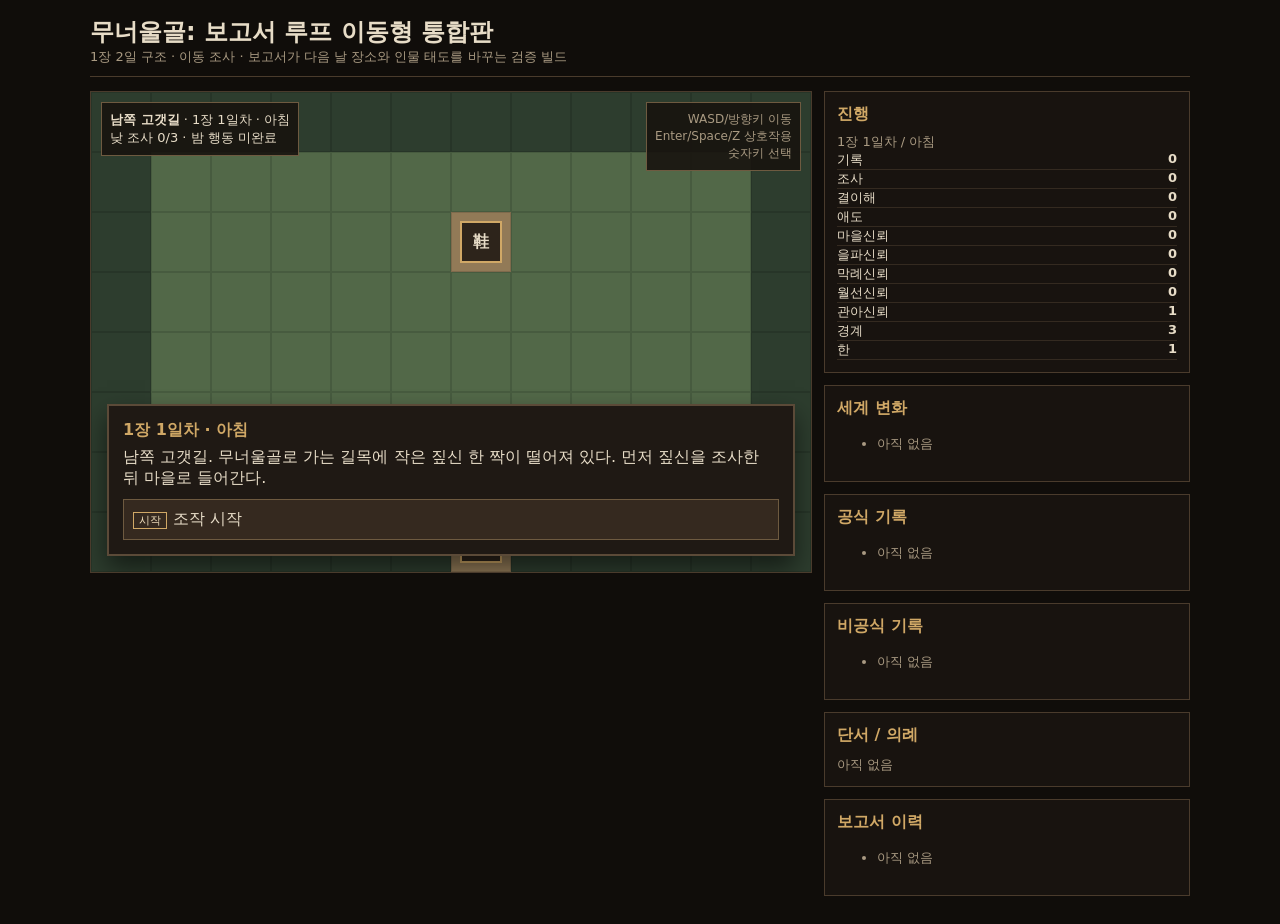
==== index-v3.html @ 194c5dc1 "feat: 보고서 루프 이동형 통합판 추가" ====
<!doctype html><html lang="ko"><head><meta charset="utf-8"><meta name="viewport" content="width=device-width,initial-scale=1"><title>무너울골 이동형 보고서 루프</title><style>body{margin:0;background:#100d0a;color:#e7dcc7;font-family:system-ui,sans-serif}.wrap{max-width:1100px;margin:auto;padding:16px;display:grid;grid-template-columns:720px 1fr;gap:14px}header{grid-column:1/-1;border-bottom:1px solid #4a3b2c;padding-bottom:10px}h1{margin:0;font-size:24px}.sub,.small{color:#a99a82;font-size:13px}.game{position:relative;width:720px;height:480px;background:#21170f;border:1px solid #4a3b2c;overflow:hidden}.grid{position:absolute;inset:0;display:grid;grid-template-columns:repeat(12,60px);grid-template-rows:repeat(8,60px)}.tile{border:1px solid rgba(0,0,0,.13)}.g{background:#526848}.p{background:#927a57}.h{background:#2d3d2e}.w{background:#455f68}.b{background:#6f5840}.o{background:#694737}.n{filter:brightness(.55)}.loc{position:absolute;width:38px;height:38px;transform:translate(-50%,-50%);display:grid;place-items:center;background:#2d241b;border:2px solid #d0a866;z-index:2;font-weight:800}.near{outline:3px solid #f0d08c}.pc{position:absolute;width:24px;height:32px;transform:translate(-50%,-70%);background:#26374b;border:2px solid #111;z-index:3;border-radius:8px}.pc:before{content:"";position:absolute;left:4px;top:-10px;width:13px;height:13px;border:2px solid #111;border-radius:50%;background:#d7ae82}.hud{position:absolute;left:10px;top:10px;background:rgba(24,19,15,.9);border:1px solid #6e5a40;padding:8px;font-size:13px;z-index:4}.hint{position:absolute;right:10px;top:10px;background:rgba(24,19,15,.9);border:1px solid #6e5a40;padding:8px;font-size:12px;color:#a99a82;text-align:right;z-index:4}.box{display:none;position:absolute;left:16px;right:16px;bottom:16px;background:#1f1914;border:2px solid #5b4a38;padding:14px;z-index:10;box-shadow:0 12px 24px #0008}.report{top:16px;overflow:auto}.speaker{color:#d0a866;font-weight:800;margin-bottom:6px}.text{white-space:pre-wrap;margin-bottom:10px}.opts{display:grid;gap:7px}button{font:inherit;color:#e7dcc7;background:#35291f;border:1px solid #6e5a40;padding:9px;text-align:left;cursor:pointer}button:hover{background:#493728}.tag{font-size:11px;border:1px solid #d0a866;color:#f0dfbd;padding:1px 5px;margin-right:6px}.card{background:#18130f;border:1px solid #4a3b2c;padding:12px;margin-bottom:12px}.card h2{font-size:16px;color:#d0a866;margin:0 0 8px}.meter{display:flex;justify-content:space-between;border-bottom:1px solid #342a20;font-size:13px}.pill{display:inline-block;border:1px solid #4a3b2c;padding:2px 6px;margin:2px;font-size:12px;color:#cfbf9d}li{font-size:13px;margin:3px 0}@media(max-width:960px){.wrap{grid-template-columns:1fr}.game{width:100%;max-width:720px}}</style></head><body><div class="wrap"><header><h1>무너울골: 보고서 루프 이동형 통합판</h1><div class="sub">1장 2일 구조 · 이동 조사 · 보고서가 다음 날 장소와 인물 태도를 바꾸는 검증 빌드</div></header><main class="game" id="game"><div class="grid" id="grid"></div><div class="hud" id="hud"></div><div class="hint">WASD/방향키 이동<br>Enter/Space/Z 상호작용<br>숫자키 선택</div><div class="pc" id="pc"></div><div class="box" id="dlg"><div class="speaker" id="sp"></div><div class="text" id="tx"></div><div class="opts" id="op"></div></div><div class="box report" id="rp"><div class="speaker" id="rt"></div><div class="text" id="rx"></div><div class="opts" id="ro"></div></div></main><aside><div class="card"><h2>진행</h2><div id="ph" class="small"></div><div id="mt"></div></div><div class="card"><h2>세계 변화</h2><ul id="wo"></ul></div><div class="card"><h2>공식 기록</h2><ul id="fo"></ul></div><div class="card"><h2>비공식 기록</h2><ul id="un"></ul></div><div class="card"><h2>단서 / 의례</h2><div id="cl"></div></div><div class="card"><h2>보고서 이력</h2><ul id="hi"></ul></div></aside></div><script>(()=>{'use strict';const $=id=>document.getElementById(id),S={day:1,part:'아침',map:'pass',x:6,y:6,route:null,act:0,max:3,night:false,lock:false,seen:new Set(),st:{기록:0,조사:0,결이해:0,애도:0,마을신뢰:0,을파신뢰:0,막례신뢰:0,월선신뢰:0,관아신뢰:1,경계:3,한:1},off:[],un:[],cl:[],ri:[],wo:[],hi:[]},D={game:$('game'),grid:$('grid'),pc:$('pc'),hud:$('hud'),dlg:$('dlg'),sp:$('sp'),tx:$('tx'),op:$('op'),rp:$('rp'),rt:$('rt'),rx:$('rx'),ro:$('ro'),ph:$('ph'),mt:$('mt'),wo:$('wo'),fo:$('fo'),un:$('un'),cl:$('cl'),hi:$('hi')};const maps={pass:['hhhhhhhhhhhh','hggggggggggh','hgggggpggggh','hggggggggggh','hggggggggggh','hggggggggggh','hgggggpggggh','hhhhhhphhhhh'],village:['hhhhhhhhhhhh','hggggggggggh','hggbggwggggh','hggggggggggh','hggbggggbggh','hggggggggggh','hgggggoggggh','hhhhhhphhhhh'],north:['hhhhhhhhhhhh','hggggrgggggh','hggggggggggh','hggbgggwgggh','hggggggggggh','hgggggpggggh','hggggggggggh','hhhhhhphhhhh']},cls={g:'g',p:'p',h:'h',w:'w',b:'b',o:'o',r:'b'};const locs={pass:[['shoe','짚신','鞋',6,2,['아침']],['toVillage','무너울골','↑',6,7,['아침','낮']]],village:[['office','관아','文',6,6,['낮','보고','밤','종료']],['chief','촌장집','長',3,4,['낮']],['well','우물','井',6,2,['낮','밤']],['shaman','무당집','祭',3,2,['낮','밤']],['mill','방앗간','水',8,4,['낮','밤']],['toPass','고갯길','↓',6,7,['낮','밤']],['toNorth','북쪽 산길','↑',6,0,['낮','밤']]],north:[['toVillage','마을','↓',6,7,['낮','밤']],['valley','물소리 골짜기','水',7,3,['낮','밤']],['lumber','벌목터','木',3,3,['낮']],['shrineNight','밤 산제단','祭',5,1,['밤']],['hunterTrap','사량의 덫','罠',5,1,['밤']],['wolseonPath','월선의 산길','母',7,3,['밤']],['ledgerHide','장부 은닉처','書',3,3,['밤']]]};const reports={tiger:['범의 습격 가능성이 높다','범','1일차 보고: 범 습격 가능성',['사냥꾼 사량 등장','마을이 일시적으로 안심','막례 신뢰 감소'],{마을신뢰:1,막례신뢰:-1,조사:-1},'관아는 사건을 산짐승 문제로 좁혔다. 사량이 우물가에 서고, 막례는 금줄을 문 안쪽으로 거둔다.'],human:['사람이 아이를 산 쪽으로 데려간 흔적이 있다','유괴','1일차 보고: 사람 또는 마을 내부자 개입 가능성',['관아 병졸이 마을 내부자를 의심','을파가 방어적으로 변함','월선 밀담 개방'],{기록:1,마을신뢰:-1,을파신뢰:-1,월선신뢰:1},'병졸 둘이 촌장집 앞에 선다. 을파는 장부를 닫고, 월선은 당신에게만 할 말이 있다고 눈짓한다.'],ritual:['산제와 관련된 흔적이 있다','산제','1일차 보고: 산제 관련 흔적',['관아가 미신이라며 보고를 낮게 봄','막례가 비밀 제문 제공','밤 산제단 접근 가능'],{관아신뢰:-1,막례신뢰:2,결이해:1},'관아 서리는 제사는 기록할 수 없다고 말한다. 그러나 막례는 새벽에 찢어진 제문 한 장을 건넨다.'],conceal:['마을 내부 은폐 가능성이 있다','은폐','1일차 보고: 마을 내부 은폐 가능성',['을파가 플레이어를 감시','촌장집 조사 난이도 상승','숨겨진 장부 단서 개방'],{기록:1,을파신뢰:-2,마을신뢰:-1,조사:1},'을파는 예를 갖추지만 당신 뒤에 청년 하나를 붙인다. 너무 반듯한 장부가 오히려 눈에 들어온다.']};function add(a,v){if(!a.includes(v))a.push(v)}function stat(o){Object.entries(o||{}).forEach(([k,v])=>S.st[k]=(S.st[k]||0)+v)}function gain(g={}){(g.off||[]).forEach(v=>add(S.off,v));(g.un||[]).forEach(v=>add(S.un,v));(g.cl||[]).forEach(v=>add(S.cl,v));(g.ri||[]).forEach(v=>add(S.ri,v));(g.wo||[]).forEach(v=>add(S.wo,v));stat(g.st);side()}function show(s,t,ops=[]){S.lock=true;D.sp.textContent=s;D.tx.textContent=t;D.op.innerHTML='';ops.forEach(([k,f,type='선택'],i)=>{let b=document.createElement('button');b.innerHTML='<span class="tag">'+type+'</span>'+k;b.onclick=f;D.op.appendChild(b)});D.dlg.style.display='block';side()}function close(){S.lock=false;D.dlg.style.display='none'}function report(){S.lock=true;D.rp.style.display='block';D.rt.textContent='1일차 보고서';D.rx.textContent='무엇을 공식 진실로 만들 것인가. 이 선택은 2일차 장소, 인물 태도, 밤 접근 경로를 바꾼다.';D.ro.innerHTML='';Object.entries(reports).forEach(([k,r])=>{let b=document.createElement('button');b.innerHTML='<span class="tag">기록</span>'+r[0]+' — '+r[3].join(' / ');b.onclick=()=>submit(k);D.ro.appendChild(b)})}function submit(k){let r=reports[k];S.route=k;add(S.off,r[2]);S.hi.push('1장 1일차: '+r[0]);gain({wo:r[3],st:r[4]});S.day=2;S.part='낮';S.act=0;S.seen.clear();S.map='village';pos(6,6);D.rp.style.display='none';show('1장 2일차 · 아침',r[5],[['2일차 조사 시작',close,'진행']])}const day1={chief:['을파','범 짓일 가능성이 큽니다. 산길을 닫고 피해 기록만 올리면 될 일입니다.',{off:['촌장 진술: 범 습격 가능성'],cl:['실종자 명단'],st:{기록:1,을파신뢰:1}}],well:['우물가','월선은 짚신을 보자 고개를 돌린다. “그건 도리 것이 아닙니다.” 부정이 너무 빠르다.',{cl:['아이의 짚신 확인 보류'],un:['월선은 짚신을 도리 것이라 부정'],st:{애도:1,월선신뢰:1}}],shaman:['막례','이건 부르는 줄이 아니라 막는 줄이다. 누가 문을 열어 둔 게야.',{cl:['끊긴 금줄 조각'],ri:['찢어진 제문 일부'],st:{결이해:1,막례신뢰:1}}],mill:['방앗간','물레 옆에 작은 머리끈이 걸려 있다. 발자국은 우물에서 방앗간으로 이어진다.',{cl:['도리의 머리끈','젖은 발자국'],st:{조사:1,애도:1}}]};const day2={chief:['촌장집','장부의 실종자 순서가 실제 실종 순서와 다르다.',{off:['실종자 명단 재확인'],cl:['이름 순서가 바뀐 명단'],st:{기록:1,을파신뢰:-1}}],well:['우물','월선은 결국 짚신을 인정한다. “도리 것입니다. 그래도 죽었다고 쓰지는 말아 주세요.”',{off:['도리 이름 공식 확인'],cl:['도리의 이름'],st:{애도:1,월선신뢰:1}}],shaman:['무당집','산제는 산군을 부르는 의식이 아니다. 산이 마을로 내려오지 않도록 문을 닫는 의례였다.',{ri:['산제 목적: 문을 닫는 의례'],un:['산제는 산군을 부르는 의식이 아님'],st:{결이해:1,막례신뢰:1}}],mill:['방앗간','돌확 아래 홈은 물이 산 쪽으로 빠지도록 파여 있다.',{ri:['제물 씻는 절차'],cl:['물길이 골짜기와 이어짐'],st:{조사:1,결이해:1}}],valley:['물소리 골짜기','같은 길을 걸었는데 다시 입구로 돌아온다.',{cl:['물소리 속 도리 목소리'],st:{결이해:1,한:1}}],lumber:['벌목터','표식 나무가 베여 있다. 산제 중단과 벌목 증가는 같은 장부에 적혀 있다.',{cl:['금지된 숲 표식 나무 벌목 흔적'],un:['산제 중단과 벌목 증가 연결'],st:{조사:1,을파신뢰:-1}}],hunterTrap:['사량','사량은 말한다. 범 털이면 마른 냄새가 납니다. 이건 물에서 나온 냄새요.',{cl:['사량: 젖은 짐승 냄새 증언'],un:['범 단정에 균열'],st:{조사:1,마을신뢰:-1}}],wolseonPath:['월선','도리는 누가 데려간 게 아닙니다. 부르면 따라가는 아이였어요. 물소리 쪽으로요.',{cl:['도리는 물소리를 따라감'],st:{애도:1,월선신뢰:1}}],shrineNight:['비밀 제문','이름은 마을에 두고 발은 산으로 보내지 말라. 문을 닫는 주문이다.',{ri:['비밀 제문: 이름은 마을에 둔다'],st:{결이해:2,관아신뢰:-1}}],ledgerHide:['숨겨진 장부','산제 비용을 줄인 해부터 금지된 숲 벌목량이 늘었다.',{cl:['산제 장부'],un:['산제 비용 중단과 벌목 증가 연결'],st:{조사:1,을파신뢰:-1}}]};const nights={well:['우물의 밤','도리의 이름이 한 박자 늦게 돌아온다.',{un:['우물 속 도리 목소리 확인'],ri:['천도 조건: 이름'],st:{애도:1,한:-1}}],mill:['방앗간의 밤','돌확 위에 검은 털 하나가 떠오르고, 물길은 골짜기 쪽으로 튼다.',{cl:['물소리 골짜기 입구'],st:{조사:1,경계:1}}],shrineNight:['밤 산제단','물을 올리자 물소리가 한 겹 낮아진다.',{ri:['밤 산제단 물 올림'],st:{결이해:1,경계:1}}],hunterTrap:['사량의 덫','덫은 비어 있다. 검은등은 덫을 아는 듯 돌아갔다.',{cl:['사량의 빈 덫'],un:['검은등은 덫을 밟지 않음'],st:{조사:1,경계:1}}],wolseonPath:['월선의 산길','월선이 도리의 이름을 부르자 산길 안쪽에서 아이 목소리가 대답한다.',{ri:['유족의 부름'],un:['월선이 도리 목소리를 직접 들음'],st:{월선신뢰:1,한:-1}}],ledgerHide:['장부 은닉처','장부를 숨기자 을파는 적대 대신 거래를 시도할 것이다.',{cl:['숨긴 산제 장부'],wo:['을파가 공개 적대 대신 거래를 시도함'],st:{을파신뢰:1,월선신뢰:-1}}]};function action(id){if(S.day===1&&S.part==='낮'){let a=day1[id];if(!a)return;go('d1'+id,a)}else if(S.day===2&&S.part==='낮'){let a=day2[id];if(!a)return;go('d2'+id,a)}else if(S.day===2&&S.part==='밤'){let a=nights[id];if(!a||S.night)return;S.night=true;gain(a[2]);show(a[0],a[1],[['새벽 보고로 간다',finish,'진행']])}}function go(key,a){if(S.seen.has(key))return show('이미 조사함','오늘은 이미 이 장소를 조사했다.',[['돌아간다',close]]);S.seen.add(key);S.act++;gain(a[2]);show(a[0],a[1],[['정리하고 이동한다',()=>{close();if(S.act>=S.max)(S.day===1?promptReport():promptNight())},'진행']])}function promptReport(){S.part='보고';S.map='village';pos(6,6);show('해질녘','낮 조사는 끝났다. 관아 임시처소에서 보고서를 작성해야 한다.',[['관아로 간다',close,'진행']])}function promptNight(){S.part='밤';S.night=false;S.map='village';pos(6,6);show('2일차 밤','보고서 결과에 따라 밤에 갈 수 있는 장소가 달라졌다. 위험 행동은 한 번뿐이다.',[['밖으로 나간다',close,'진행']])}function finish(){S.part='종료';S.map='village';pos(6,6);show('1장 종료','보고서는 길을 틀었고, 단서는 물소리 골짜기로 이어진다.',[['2장 조사 명령 작성',finalReport,'기록']])}function finalReport(){S.lock=true;D.rp.style.display='block';D.rt.textContent='1장 종료 보고';D.rx.textContent='2장으로 어떤 조사 명령을 올릴지 선택한다.';D.ro.innerHTML='';['물소리 골짜기 재조사','실종자 동선 재수사','산제 흔적 우선 조사','금지된 숲 봉쇄'].forEach(v=>{let b=document.createElement('button');b.innerHTML='<span class="tag">기록</span>'+v;b.onclick=()=>{S.hi.push('1장 2일차: '+v);add(S.off,'2장 조사 명령: '+v);D.rp.style.display='none';show('통합판 종료','1장 2일 이동형 구조가 완료되었다. 다음 패치는 이 구조를 기존 2장, 3장까지 확장하는 것이다.',[['다시 시작',()=>location.reload(),'초기화']])};D.ro.appendChild(b)})}function near(){let best=null,bd=9;for(let l of visible()){let d=Math.hypot(S.x-l[3],S.y-l[4]);if(d<.8&&d<bd){best=l;bd=d}}return best}function visible(){return (locs[S.map]||[]).filter(l=>l[5].includes(S.part)&&routeVisible(l[0]))}function routeVisible(id){if(S.part!=='밤')return true;if(id==='shrineNight')return S.route==='ritual';if(id==='hunterTrap')return S.route==='tiger';if(id==='wolseonPath')return S.route==='human';if(id==='ledgerHide')return S.route==='conceal';return true}function interact(){if(S.lock)return;let l=near();if(!l)return;if(l[0]==='toVillage'){S.map='village';pos(6,6);render();return}if(l[0]==='toPass'){S.map='pass';pos(6,6);render();return}if(l[0]==='toNorth'){S.map='north';pos(6,6);render();return}if(l[0]==='shoe'){gain({cl:['아이의 짚신'],off:['아이 실종 흔적'],st:{조사:1,애도:1}});S.part='낮';S.map='village';pos(6,6);show('피 묻은 짚신','작은 짚신이다. 피는 말랐고 발자국은 마을에서 산 쪽으로 향한다.',[['무너울골로 들어간다',close,'진행']]);return}if(l[0]==='office'){if(S.part==='보고')report();else if(S.part==='종료')finalReport();else show('관아','아직 보고서를 쓸 때가 아니다.',[['돌아간다',close]]);return}action(l[0])}function pos(x,y){S.x=x;S.y=y;D.pc.style.left=(x*60+30)+'px';D.pc.style.top=(y*60+44)+'px';side();drawLoc()}function move(dx,dy){if(S.lock)return;let x=Math.max(0,Math.min(11,S.x+dx)),y=Math.max(0,Math.min(7,S.y+dy));if(maps[S.map][y][x]!=='h')pos(x,y)}function render(){D.grid.innerHTML='';maps[S.map].join('').split('').forEach(t=>{let d=document.createElement('div');d.className='tile '+cls[t];if(S.part==='밤')d.className+=' n';D.grid.appendChild(d)});drawLoc();pos(S.x,S.y)}function drawLoc(){D.game.querySelectorAll('.loc').forEach(e=>e.remove());let n=near();visible().forEach(l=>{let d=document.createElement('div');d.className='loc'+(n&&n[0]===l[0]?' near':'');d.style.left=(l[3]*60+30)+'px';d.style.top=(l[4]*60+30)+'px';d.textContent=l[2];d.title=l[1];D.game.appendChild(d)})}function li(a){return a.map(v=>'<li>'+esc(v)+'</li>').join('')||'<li class="small">아직 없음</li>'}function esc(s){return String(s).replace(/[&<>"]/g,m=>({'&':'&amp;','<':'&lt;','>':'&gt;','"':'&quot;'}[m]))}function side(){let n=near();D.hud.innerHTML='<b>'+({pass:'남쪽 고갯길',village:'무너울골',north:'북쪽 산길'}[S.map])+'</b> · 1장 '+S.day+'일차 · '+S.part+'<br>낮 조사 '+S.act+'/'+S.max+' · 밤 행동 '+(S.night?'완료':'미완료')+(S.route?'<br>전날 보고: '+reports[S.route][1]:'')+(n?'<br>상호작용: '+n[1]:'');D.ph.textContent='1장 '+S.day+'일차 / '+S.part;D.mt.innerHTML=Object.entries(S.st).map(([k,v])=>'<div class="meter"><span>'+k+'</span><b>'+v+'</b></div>').join('');D.wo.innerHTML=li(S.wo);D.fo.innerHTML=li(S.off);D.un.innerHTML=li(S.un);D.cl.innerHTML=[...S.cl.map(v=>'<span class="pill">단서: '+esc(v)+'</span>'),...S.ri.map(v=>'<span class="pill">의례: '+esc(v)+'</span>')].join('')||'<span class="small">아직 없음</span>';D.hi.innerHTML=li(S.hi)}window.addEventListener('keydown',e=>{if(S.lock&&D.dlg.style.display==='block'){let n=parseInt(e.key,10);if(n>=1&&n<=D.op.children.length)D.op.children[n-1].click();return}if(D.rp.style.display==='block'){let n=parseInt(e.key,10);if(n>=1&&n<=D.ro.children.length)D.ro.children[n-1].click();return}if(['ArrowUp','w','W'].includes(e.key))move(0,-1);else if(['ArrowDown','s','S'].includes(e.key))move(0,1);else if(['ArrowLeft','a','A'].includes(e.key))move(-1,0);else if(['ArrowRight','d','D'].includes(e.key))move(1,0);else if(['Enter',' ','z','Z'].includes(e.key))interact()});render();show('1장 1일차 · 아침','남쪽 고갯길. 무너울골로 가는 길목에 작은 짚신 한 짝이 떨어져 있다. 먼저 짚신을 조사한 뒤 마을로 들어간다.',[['조작 시작',close,'시작']])})();</script></body></html>
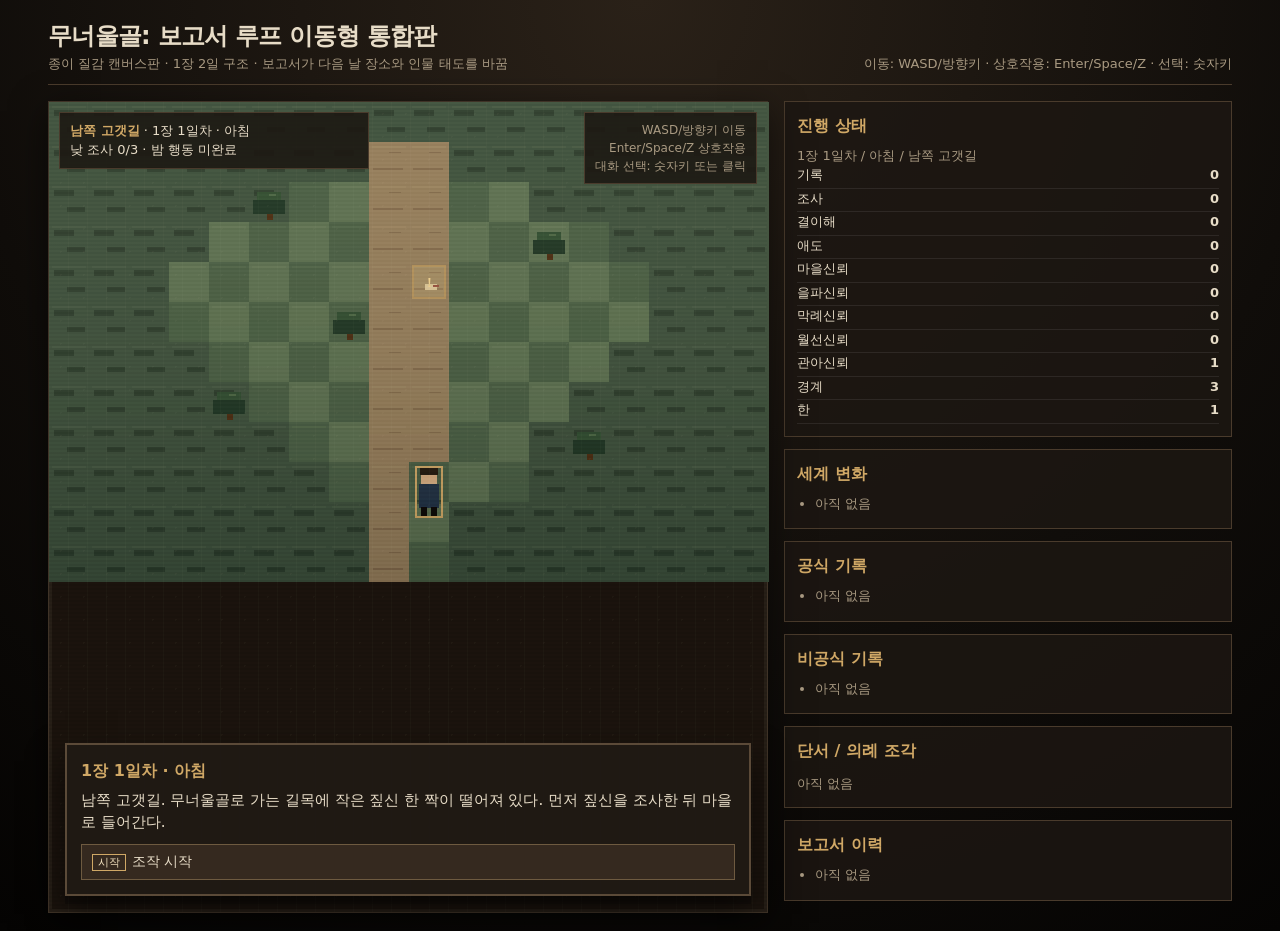
==== commit 1e6ef780: "fix: 이동형 보고서 루프 그래픽을 캔버스판으로 교체" ====
--- a/index-v3.html
+++ b/index-v3.html
@@ -1 +1,72 @@
-<!doctype html><html lang="ko"><head><meta charset="utf-8"><meta name="viewport" content="width=device-width,initial-scale=1"><title>무너울골 이동형 보고서 루프</title><style>body{margin:0;background:#100d0a;color:#e7dcc7;font-family:system-ui,sans-serif}.wrap{max-width:1100px;margin:auto;padding:16px;display:grid;grid-template-columns:720px 1fr;gap:14px}header{grid-column:1/-1;border-bottom:1px solid #4a3b2c;padding-bottom:10px}h1{margin:0;font-size:24px}.sub,.small{color:#a99a82;font-size:13px}.game{position:relative;width:720px;height:480px;background:#21170f;border:1px solid #4a3b2c;overflow:hidden}.grid{position:absolute;inset:0;display:grid;grid-template-columns:repeat(12,60px);grid-template-rows:repeat(8,60px)}.tile{border:1px solid rgba(0,0,0,.13)}.g{background:#526848}.p{background:#927a57}.h{background:#2d3d2e}.w{background:#455f68}.b{background:#6f5840}.o{background:#694737}.n{filter:brightness(.55)}.loc{position:absolute;width:38px;height:38px;transform:translate(-50%,-50%);display:grid;place-items:center;background:#2d241b;border:2px solid #d0a866;z-index:2;font-weight:800}.near{outline:3px solid #f0d08c}.pc{position:absolute;width:24px;height:32px;transform:translate(-50%,-70%);background:#26374b;border:2px solid #111;z-index:3;border-radius:8px}.pc:before{content:"";position:absolute;left:4px;top:-10px;width:13px;height:13px;border:2px solid #111;border-radius:50%;background:#d7ae82}.hud{position:absolute;left:10px;top:10px;background:rgba(24,19,15,.9);border:1px solid #6e5a40;padding:8px;font-size:13px;z-index:4}.hint{position:absolute;right:10px;top:10px;background:rgba(24,19,15,.9);border:1px solid #6e5a40;padding:8px;font-size:12px;color:#a99a82;text-align:right;z-index:4}.box{display:none;position:absolute;left:16px;right:16px;bottom:16px;background:#1f1914;border:2px solid #5b4a38;padding:14px;z-index:10;box-shadow:0 12px 24px #0008}.report{top:16px;overflow:auto}.speaker{color:#d0a866;font-weight:800;margin-bottom:6px}.text{white-space:pre-wrap;margin-bottom:10px}.opts{display:grid;gap:7px}button{font:inherit;color:#e7dcc7;background:#35291f;border:1px solid #6e5a40;padding:9px;text-align:left;cursor:pointer}button:hover{background:#493728}.tag{font-size:11px;border:1px solid #d0a866;color:#f0dfbd;padding:1px 5px;margin-right:6px}.card{background:#18130f;border:1px solid #4a3b2c;padding:12px;margin-bottom:12px}.card h2{font-size:16px;color:#d0a866;margin:0 0 8px}.meter{display:flex;justify-content:space-between;border-bottom:1px solid #342a20;font-size:13px}.pill{display:inline-block;border:1px solid #4a3b2c;padding:2px 6px;margin:2px;font-size:12px;color:#cfbf9d}li{font-size:13px;margin:3px 0}@media(max-width:960px){.wrap{grid-template-columns:1fr}.game{width:100%;max-width:720px}}</style></head><body><div class="wrap"><header><h1>무너울골: 보고서 루프 이동형 통합판</h1><div class="sub">1장 2일 구조 · 이동 조사 · 보고서가 다음 날 장소와 인물 태도를 바꾸는 검증 빌드</div></header><main class="game" id="game"><div class="grid" id="grid"></div><div class="hud" id="hud"></div><div class="hint">WASD/방향키 이동<br>Enter/Space/Z 상호작용<br>숫자키 선택</div><div class="pc" id="pc"></div><div class="box" id="dlg"><div class="speaker" id="sp"></div><div class="text" id="tx"></div><div class="opts" id="op"></div></div><div class="box report" id="rp"><div class="speaker" id="rt"></div><div class="text" id="rx"></div><div class="opts" id="ro"></div></div></main><aside><div class="card"><h2>진행</h2><div id="ph" class="small"></div><div id="mt"></div></div><div class="card"><h2>세계 변화</h2><ul id="wo"></ul></div><div class="card"><h2>공식 기록</h2><ul id="fo"></ul></div><div class="card"><h2>비공식 기록</h2><ul id="un"></ul></div><div class="card"><h2>단서 / 의례</h2><div id="cl"></div></div><div class="card"><h2>보고서 이력</h2><ul id="hi"></ul></div></aside></div><script>(()=>{'use strict';const $=id=>document.getElementById(id),S={day:1,part:'아침',map:'pass',x:6,y:6,route:null,act:0,max:3,night:false,lock:false,seen:new Set(),st:{기록:0,조사:0,결이해:0,애도:0,마을신뢰:0,을파신뢰:0,막례신뢰:0,월선신뢰:0,관아신뢰:1,경계:3,한:1},off:[],un:[],cl:[],ri:[],wo:[],hi:[]},D={game:$('game'),grid:$('grid'),pc:$('pc'),hud:$('hud'),dlg:$('dlg'),sp:$('sp'),tx:$('tx'),op:$('op'),rp:$('rp'),rt:$('rt'),rx:$('rx'),ro:$('ro'),ph:$('ph'),mt:$('mt'),wo:$('wo'),fo:$('fo'),un:$('un'),cl:$('cl'),hi:$('hi')};const maps={pass:['hhhhhhhhhhhh','hggggggggggh','hgggggpggggh','hggggggggggh','hggggggggggh','hggggggggggh','hgggggpggggh','hhhhhhphhhhh'],village:['hhhhhhhhhhhh','hggggggggggh','hggbggwggggh','hggggggggggh','hggbggggbggh','hggggggggggh','hgggggoggggh','hhhhhhphhhhh'],north:['hhhhhhhhhhhh','hggggrgggggh','hggggggggggh','hggbgggwgggh','hggggggggggh','hgggggpggggh','hggggggggggh','hhhhhhphhhhh']},cls={g:'g',p:'p',h:'h',w:'w',b:'b',o:'o',r:'b'};const locs={pass:[['shoe','짚신','鞋',6,2,['아침']],['toVillage','무너울골','↑',6,7,['아침','낮']]],village:[['office','관아','文',6,6,['낮','보고','밤','종료']],['chief','촌장집','長',3,4,['낮']],['well','우물','井',6,2,['낮','밤']],['shaman','무당집','祭',3,2,['낮','밤']],['mill','방앗간','水',8,4,['낮','밤']],['toPass','고갯길','↓',6,7,['낮','밤']],['toNorth','북쪽 산길','↑',6,0,['낮','밤']]],north:[['toVillage','마을','↓',6,7,['낮','밤']],['valley','물소리 골짜기','水',7,3,['낮','밤']],['lumber','벌목터','木',3,3,['낮']],['shrineNight','밤 산제단','祭',5,1,['밤']],['hunterTrap','사량의 덫','罠',5,1,['밤']],['wolseonPath','월선의 산길','母',7,3,['밤']],['ledgerHide','장부 은닉처','書',3,3,['밤']]]};const reports={tiger:['범의 습격 가능성이 높다','범','1일차 보고: 범 습격 가능성',['사냥꾼 사량 등장','마을이 일시적으로 안심','막례 신뢰 감소'],{마을신뢰:1,막례신뢰:-1,조사:-1},'관아는 사건을 산짐승 문제로 좁혔다. 사량이 우물가에 서고, 막례는 금줄을 문 안쪽으로 거둔다.'],human:['사람이 아이를 산 쪽으로 데려간 흔적이 있다','유괴','1일차 보고: 사람 또는 마을 내부자 개입 가능성',['관아 병졸이 마을 내부자를 의심','을파가 방어적으로 변함','월선 밀담 개방'],{기록:1,마을신뢰:-1,을파신뢰:-1,월선신뢰:1},'병졸 둘이 촌장집 앞에 선다. 을파는 장부를 닫고, 월선은 당신에게만 할 말이 있다고 눈짓한다.'],ritual:['산제와 관련된 흔적이 있다','산제','1일차 보고: 산제 관련 흔적',['관아가 미신이라며 보고를 낮게 봄','막례가 비밀 제문 제공','밤 산제단 접근 가능'],{관아신뢰:-1,막례신뢰:2,결이해:1},'관아 서리는 제사는 기록할 수 없다고 말한다. 그러나 막례는 새벽에 찢어진 제문 한 장을 건넨다.'],conceal:['마을 내부 은폐 가능성이 있다','은폐','1일차 보고: 마을 내부 은폐 가능성',['을파가 플레이어를 감시','촌장집 조사 난이도 상승','숨겨진 장부 단서 개방'],{기록:1,을파신뢰:-2,마을신뢰:-1,조사:1},'을파는 예를 갖추지만 당신 뒤에 청년 하나를 붙인다. 너무 반듯한 장부가 오히려 눈에 들어온다.']};function add(a,v){if(!a.includes(v))a.push(v)}function stat(o){Object.entries(o||{}).forEach(([k,v])=>S.st[k]=(S.st[k]||0)+v)}function gain(g={}){(g.off||[]).forEach(v=>add(S.off,v));(g.un||[]).forEach(v=>add(S.un,v));(g.cl||[]).forEach(v=>add(S.cl,v));(g.ri||[]).forEach(v=>add(S.ri,v));(g.wo||[]).forEach(v=>add(S.wo,v));stat(g.st);side()}function show(s,t,ops=[]){S.lock=true;D.sp.textContent=s;D.tx.textContent=t;D.op.innerHTML='';ops.forEach(([k,f,type='선택'],i)=>{let b=document.createElement('button');b.innerHTML='<span class="tag">'+type+'</span>'+k;b.onclick=f;D.op.appendChild(b)});D.dlg.style.display='block';side()}function close(){S.lock=false;D.dlg.style.display='none'}function report(){S.lock=true;D.rp.style.display='block';D.rt.textContent='1일차 보고서';D.rx.textContent='무엇을 공식 진실로 만들 것인가. 이 선택은 2일차 장소, 인물 태도, 밤 접근 경로를 바꾼다.';D.ro.innerHTML='';Object.entries(reports).forEach(([k,r])=>{let b=document.createElement('button');b.innerHTML='<span class="tag">기록</span>'+r[0]+' — '+r[3].join(' / ');b.onclick=()=>submit(k);D.ro.appendChild(b)})}function submit(k){let r=reports[k];S.route=k;add(S.off,r[2]);S.hi.push('1장 1일차: '+r[0]);gain({wo:r[3],st:r[4]});S.day=2;S.part='낮';S.act=0;S.seen.clear();S.map='village';pos(6,6);D.rp.style.display='none';show('1장 2일차 · 아침',r[5],[['2일차 조사 시작',close,'진행']])}const day1={chief:['을파','범 짓일 가능성이 큽니다. 산길을 닫고 피해 기록만 올리면 될 일입니다.',{off:['촌장 진술: 범 습격 가능성'],cl:['실종자 명단'],st:{기록:1,을파신뢰:1}}],well:['우물가','월선은 짚신을 보자 고개를 돌린다. “그건 도리 것이 아닙니다.” 부정이 너무 빠르다.',{cl:['아이의 짚신 확인 보류'],un:['월선은 짚신을 도리 것이라 부정'],st:{애도:1,월선신뢰:1}}],shaman:['막례','이건 부르는 줄이 아니라 막는 줄이다. 누가 문을 열어 둔 게야.',{cl:['끊긴 금줄 조각'],ri:['찢어진 제문 일부'],st:{결이해:1,막례신뢰:1}}],mill:['방앗간','물레 옆에 작은 머리끈이 걸려 있다. 발자국은 우물에서 방앗간으로 이어진다.',{cl:['도리의 머리끈','젖은 발자국'],st:{조사:1,애도:1}}]};const day2={chief:['촌장집','장부의 실종자 순서가 실제 실종 순서와 다르다.',{off:['실종자 명단 재확인'],cl:['이름 순서가 바뀐 명단'],st:{기록:1,을파신뢰:-1}}],well:['우물','월선은 결국 짚신을 인정한다. “도리 것입니다. 그래도 죽었다고 쓰지는 말아 주세요.”',{off:['도리 이름 공식 확인'],cl:['도리의 이름'],st:{애도:1,월선신뢰:1}}],shaman:['무당집','산제는 산군을 부르는 의식이 아니다. 산이 마을로 내려오지 않도록 문을 닫는 의례였다.',{ri:['산제 목적: 문을 닫는 의례'],un:['산제는 산군을 부르는 의식이 아님'],st:{결이해:1,막례신뢰:1}}],mill:['방앗간','돌확 아래 홈은 물이 산 쪽으로 빠지도록 파여 있다.',{ri:['제물 씻는 절차'],cl:['물길이 골짜기와 이어짐'],st:{조사:1,결이해:1}}],valley:['물소리 골짜기','같은 길을 걸었는데 다시 입구로 돌아온다.',{cl:['물소리 속 도리 목소리'],st:{결이해:1,한:1}}],lumber:['벌목터','표식 나무가 베여 있다. 산제 중단과 벌목 증가는 같은 장부에 적혀 있다.',{cl:['금지된 숲 표식 나무 벌목 흔적'],un:['산제 중단과 벌목 증가 연결'],st:{조사:1,을파신뢰:-1}}],hunterTrap:['사량','사량은 말한다. 범 털이면 마른 냄새가 납니다. 이건 물에서 나온 냄새요.',{cl:['사량: 젖은 짐승 냄새 증언'],un:['범 단정에 균열'],st:{조사:1,마을신뢰:-1}}],wolseonPath:['월선','도리는 누가 데려간 게 아닙니다. 부르면 따라가는 아이였어요. 물소리 쪽으로요.',{cl:['도리는 물소리를 따라감'],st:{애도:1,월선신뢰:1}}],shrineNight:['비밀 제문','이름은 마을에 두고 발은 산으로 보내지 말라. 문을 닫는 주문이다.',{ri:['비밀 제문: 이름은 마을에 둔다'],st:{결이해:2,관아신뢰:-1}}],ledgerHide:['숨겨진 장부','산제 비용을 줄인 해부터 금지된 숲 벌목량이 늘었다.',{cl:['산제 장부'],un:['산제 비용 중단과 벌목 증가 연결'],st:{조사:1,을파신뢰:-1}}]};const nights={well:['우물의 밤','도리의 이름이 한 박자 늦게 돌아온다.',{un:['우물 속 도리 목소리 확인'],ri:['천도 조건: 이름'],st:{애도:1,한:-1}}],mill:['방앗간의 밤','돌확 위에 검은 털 하나가 떠오르고, 물길은 골짜기 쪽으로 튼다.',{cl:['물소리 골짜기 입구'],st:{조사:1,경계:1}}],shrineNight:['밤 산제단','물을 올리자 물소리가 한 겹 낮아진다.',{ri:['밤 산제단 물 올림'],st:{결이해:1,경계:1}}],hunterTrap:['사량의 덫','덫은 비어 있다. 검은등은 덫을 아는 듯 돌아갔다.',{cl:['사량의 빈 덫'],un:['검은등은 덫을 밟지 않음'],st:{조사:1,경계:1}}],wolseonPath:['월선의 산길','월선이 도리의 이름을 부르자 산길 안쪽에서 아이 목소리가 대답한다.',{ri:['유족의 부름'],un:['월선이 도리 목소리를 직접 들음'],st:{월선신뢰:1,한:-1}}],ledgerHide:['장부 은닉처','장부를 숨기자 을파는 적대 대신 거래를 시도할 것이다.',{cl:['숨긴 산제 장부'],wo:['을파가 공개 적대 대신 거래를 시도함'],st:{을파신뢰:1,월선신뢰:-1}}]};function action(id){if(S.day===1&&S.part==='낮'){let a=day1[id];if(!a)return;go('d1'+id,a)}else if(S.day===2&&S.part==='낮'){let a=day2[id];if(!a)return;go('d2'+id,a)}else if(S.day===2&&S.part==='밤'){let a=nights[id];if(!a||S.night)return;S.night=true;gain(a[2]);show(a[0],a[1],[['새벽 보고로 간다',finish,'진행']])}}function go(key,a){if(S.seen.has(key))return show('이미 조사함','오늘은 이미 이 장소를 조사했다.',[['돌아간다',close]]);S.seen.add(key);S.act++;gain(a[2]);show(a[0],a[1],[['정리하고 이동한다',()=>{close();if(S.act>=S.max)(S.day===1?promptReport():promptNight())},'진행']])}function promptReport(){S.part='보고';S.map='village';pos(6,6);show('해질녘','낮 조사는 끝났다. 관아 임시처소에서 보고서를 작성해야 한다.',[['관아로 간다',close,'진행']])}function promptNight(){S.part='밤';S.night=false;S.map='village';pos(6,6);show('2일차 밤','보고서 결과에 따라 밤에 갈 수 있는 장소가 달라졌다. 위험 행동은 한 번뿐이다.',[['밖으로 나간다',close,'진행']])}function finish(){S.part='종료';S.map='village';pos(6,6);show('1장 종료','보고서는 길을 틀었고, 단서는 물소리 골짜기로 이어진다.',[['2장 조사 명령 작성',finalReport,'기록']])}function finalReport(){S.lock=true;D.rp.style.display='block';D.rt.textContent='1장 종료 보고';D.rx.textContent='2장으로 어떤 조사 명령을 올릴지 선택한다.';D.ro.innerHTML='';['물소리 골짜기 재조사','실종자 동선 재수사','산제 흔적 우선 조사','금지된 숲 봉쇄'].forEach(v=>{let b=document.createElement('button');b.innerHTML='<span class="tag">기록</span>'+v;b.onclick=()=>{S.hi.push('1장 2일차: '+v);add(S.off,'2장 조사 명령: '+v);D.rp.style.display='none';show('통합판 종료','1장 2일 이동형 구조가 완료되었다. 다음 패치는 이 구조를 기존 2장, 3장까지 확장하는 것이다.',[['다시 시작',()=>location.reload(),'초기화']])};D.ro.appendChild(b)})}function near(){let best=null,bd=9;for(let l of visible()){let d=Math.hypot(S.x-l[3],S.y-l[4]);if(d<.8&&d<bd){best=l;bd=d}}return best}function visible(){return (locs[S.map]||[]).filter(l=>l[5].includes(S.part)&&routeVisible(l[0]))}function routeVisible(id){if(S.part!=='밤')return true;if(id==='shrineNight')return S.route==='ritual';if(id==='hunterTrap')return S.route==='tiger';if(id==='wolseonPath')return S.route==='human';if(id==='ledgerHide')return S.route==='conceal';return true}function interact(){if(S.lock)return;let l=near();if(!l)return;if(l[0]==='toVillage'){S.map='village';pos(6,6);render();return}if(l[0]==='toPass'){S.map='pass';pos(6,6);render();return}if(l[0]==='toNorth'){S.map='north';pos(6,6);render();return}if(l[0]==='shoe'){gain({cl:['아이의 짚신'],off:['아이 실종 흔적'],st:{조사:1,애도:1}});S.part='낮';S.map='village';pos(6,6);show('피 묻은 짚신','작은 짚신이다. 피는 말랐고 발자국은 마을에서 산 쪽으로 향한다.',[['무너울골로 들어간다',close,'진행']]);return}if(l[0]==='office'){if(S.part==='보고')report();else if(S.part==='종료')finalReport();else show('관아','아직 보고서를 쓸 때가 아니다.',[['돌아간다',close]]);return}action(l[0])}function pos(x,y){S.x=x;S.y=y;D.pc.style.left=(x*60+30)+'px';D.pc.style.top=(y*60+44)+'px';side();drawLoc()}function move(dx,dy){if(S.lock)return;let x=Math.max(0,Math.min(11,S.x+dx)),y=Math.max(0,Math.min(7,S.y+dy));if(maps[S.map][y][x]!=='h')pos(x,y)}function render(){D.grid.innerHTML='';maps[S.map].join('').split('').forEach(t=>{let d=document.createElement('div');d.className='tile '+cls[t];if(S.part==='밤')d.className+=' n';D.grid.appendChild(d)});drawLoc();pos(S.x,S.y)}function drawLoc(){D.game.querySelectorAll('.loc').forEach(e=>e.remove());let n=near();visible().forEach(l=>{let d=document.createElement('div');d.className='loc'+(n&&n[0]===l[0]?' near':'');d.style.left=(l[3]*60+30)+'px';d.style.top=(l[4]*60+30)+'px';d.textContent=l[2];d.title=l[1];D.game.appendChild(d)})}function li(a){return a.map(v=>'<li>'+esc(v)+'</li>').join('')||'<li class="small">아직 없음</li>'}function esc(s){return String(s).replace(/[&<>"]/g,m=>({'&':'&amp;','<':'&lt;','>':'&gt;','"':'&quot;'}[m]))}function side(){let n=near();D.hud.innerHTML='<b>'+({pass:'남쪽 고갯길',village:'무너울골',north:'북쪽 산길'}[S.map])+'</b> · 1장 '+S.day+'일차 · '+S.part+'<br>낮 조사 '+S.act+'/'+S.max+' · 밤 행동 '+(S.night?'완료':'미완료')+(S.route?'<br>전날 보고: '+reports[S.route][1]:'')+(n?'<br>상호작용: '+n[1]:'');D.ph.textContent='1장 '+S.day+'일차 / '+S.part;D.mt.innerHTML=Object.entries(S.st).map(([k,v])=>'<div class="meter"><span>'+k+'</span><b>'+v+'</b></div>').join('');D.wo.innerHTML=li(S.wo);D.fo.innerHTML=li(S.off);D.un.innerHTML=li(S.un);D.cl.innerHTML=[...S.cl.map(v=>'<span class="pill">단서: '+esc(v)+'</span>'),...S.ri.map(v=>'<span class="pill">의례: '+esc(v)+'</span>')].join('')||'<span class="small">아직 없음</span>';D.hi.innerHTML=li(S.hi)}window.addEventListener('keydown',e=>{if(S.lock&&D.dlg.style.display==='block'){let n=parseInt(e.key,10);if(n>=1&&n<=D.op.children.length)D.op.children[n-1].click();return}if(D.rp.style.display==='block'){let n=parseInt(e.key,10);if(n>=1&&n<=D.ro.children.length)D.ro.children[n-1].click();return}if(['ArrowUp','w','W'].includes(e.key))move(0,-1);else if(['ArrowDown','s','S'].includes(e.key))move(0,1);else if(['ArrowLeft','a','A'].includes(e.key))move(-1,0);else if(['ArrowRight','d','D'].includes(e.key))move(1,0);else if(['Enter',' ','z','Z'].includes(e.key))interact()});render();show('1장 1일차 · 아침','남쪽 고갯길. 무너울골로 가는 길목에 작은 짚신 한 짝이 떨어져 있다. 먼저 짚신을 조사한 뒤 마을로 들어간다.',[['조작 시작',close,'시작']])})();</script></body></html>+<!doctype html>
+<html lang="ko">
+<head>
+<meta charset="utf-8">
+<meta name="viewport" content="width=device-width,initial-scale=1">
+<title>무너울골 이동형 보고서 루프</title>
+<style>
+:root{--bg:#0b0907;--panel:#17130f;--line:#4a3b2c;--text:#e7dcc7;--muted:#a99a82;--accent:#d0a866}
+*{box-sizing:border-box}body{margin:0;background:radial-gradient(circle at 50% 0%,#2a2118,#100d0a 60%,#050403 100%);color:var(--text);font-family:system-ui,-apple-system,BlinkMacSystemFont,"Segoe UI",sans-serif;line-height:1.5}.wrap{max-width:1220px;margin:0 auto;padding:18px;display:grid;grid-template-columns:720px 1fr;gap:16px}header{grid-column:1/-1;display:flex;justify-content:space-between;gap:12px;align-items:end;border-bottom:1px solid var(--line);padding-bottom:10px}h1{margin:0;font-size:24px;letter-spacing:-.03em}.sub,.small{font-size:13px;color:var(--muted)}.gamebox{position:relative;background:#1a130d;border:1px solid #3f3327;box-shadow:0 10px 34px rgba(0,0,0,.56),inset 0 0 0 3px rgba(230,205,160,.06)}.gamebox:before{content:"";position:absolute;inset:0;pointer-events:none;z-index:3;opacity:.13;background-image:linear-gradient(90deg,rgba(255,244,205,.14) 0 1px,transparent 1px 19px),radial-gradient(circle,rgba(255,235,185,.19) 0 1px,transparent 1px);background-size:19px 100%,23px 23px;mix-blend-mode:screen}.gamebox:after{content:"";position:absolute;inset:0;pointer-events:none;z-index:3;background:linear-gradient(rgba(255,255,255,.010) 50%,rgba(0,0,0,.052) 50%);background-size:100% 4px;mix-blend-mode:soft-light}canvas{display:block;width:720px;height:480px;image-rendering:pixelated;background:#22170f;filter:saturate(.94) contrast(1.07)}.hud{position:absolute;left:10px;top:10px;min-width:310px;background:rgba(28,23,18,.88);border:1px solid #4a3b2c;padding:8px 10px;font-size:13px;z-index:4}.hud b{color:var(--accent)}.hint{position:absolute;right:10px;top:10px;background:rgba(28,23,18,.88);border:1px solid #4a3b2c;padding:8px 10px;font-size:12px;color:var(--muted);text-align:right;z-index:4}.dialog,.report{position:absolute;left:16px;right:16px;bottom:16px;display:none;background:rgba(31,25,20,.97);border:2px solid #5b4a38;box-shadow:0 8px 0 rgba(0,0,0,.28),0 18px 34px rgba(0,0,0,.55);padding:14px;z-index:8}.report{top:16px;overflow:auto}.speaker{font-weight:800;color:var(--accent);margin-bottom:6px}.text{white-space:pre-wrap;font-size:15px;margin-bottom:10px}.options{display:grid;gap:7px}button{font-family:inherit;color:var(--text);background:#35291f;border:1px solid #6e5a40;padding:8px 10px;text-align:left;cursor:pointer;font-size:14px}button:hover,button:focus{background:#493728;outline:1px solid var(--accent)}.tag{font-size:11px;border:1px solid var(--accent);color:#f0dfbd;padding:1px 5px;margin-right:6px}.card{background:rgba(28,23,18,.86);border:1px solid var(--line);padding:12px;margin-bottom:12px}.card h2{font-size:16px;margin:0 0 8px;color:var(--accent)}.meter{display:flex;justify-content:space-between;border-bottom:1px solid rgba(255,255,255,.08);font-size:13px;padding-bottom:3px}.pill{display:inline-block;border:1px solid var(--line);padding:2px 6px;margin:2px;font-size:12px;color:#cfbf9d}ul{margin:6px 0 0 18px;padding:0}li{font-size:13px;margin:3px 0}@media(max-width:980px){.wrap{grid-template-columns:1fr}.gamebox canvas{width:100%;height:auto}.hint{display:none}}
+</style>
+</head>
+<body>
+<div class="wrap">
+<header><div><h1>무너울골: 보고서 루프 이동형 통합판</h1><div class="sub">종이 질감 캔버스판 · 1장 2일 구조 · 보고서가 다음 날 장소와 인물 태도를 바꿈</div></div><div class="sub">이동: WASD/방향키 · 상호작용: Enter/Space/Z · 선택: 숫자키</div></header>
+<section class="gamebox"><canvas id="game" width="1440" height="960"></canvas><div class="hud" id="hud"></div><div class="hint">WASD/방향키 이동<br>Enter/Space/Z 상호작용<br>대화 선택: 숫자키 또는 클릭</div><div class="dialog" id="dialog"><div class="speaker" id="speaker"></div><div class="text" id="text"></div><div class="options" id="options"></div></div><div class="report" id="report"><div class="speaker" id="reportTitle"></div><div class="text" id="reportText"></div><div class="options" id="reportOptions"></div></div></section>
+<aside><div class="card"><h2>진행 상태</h2><div id="phaseText" class="small"></div><div id="meters"></div></div><div class="card"><h2>세계 변화</h2><ul id="world"></ul></div><div class="card"><h2>공식 기록</h2><ul id="official"></ul></div><div class="card"><h2>비공식 기록</h2><ul id="unofficial"></ul></div><div class="card"><h2>단서 / 의례 조각</h2><div id="clues"></div></div><div class="card"><h2>보고서 이력</h2><ul id="history"></ul></div></aside>
+</div>
+<script>
+(()=>{'use strict';
+const canvas=document.getElementById('game'),ctx=canvas.getContext('2d'),SCALE=2,T=40,W=18,H=12;ctx.setTransform(SCALE,0,0,SCALE,0,0);ctx.imageSmoothingEnabled=false;
+const by=id=>document.getElementById(id),dom={hud:by('hud'),dialog:by('dialog'),speaker:by('speaker'),text:by('text'),options:by('options'),report:by('report'),reportTitle:by('reportTitle'),reportText:by('reportText'),reportOptions:by('reportOptions'),phaseText:by('phaseText'),meters:by('meters'),world:by('world'),official:by('official'),unofficial:by('unofficial'),clues:by('clues'),history:by('history')};
+const state={day:1,part:'아침',map:'pass',x:9,y:9,rx:9,ry:9,route:null,act:0,max:3,nightDone:false,locked:false,seen:new Set(),stats:{기록:0,조사:0,결이해:0,애도:0,마을신뢰:0,을파신뢰:0,막례신뢰:0,월선신뢰:0,관아신뢰:1,경계:3,한:1},official:[],unofficial:[],clues:[],ritual:[],world:[],history:[]};
+const maps={pass:['hhhhhhhhhhhhhhhhhh','hhhhhhhhpphhhhhhhh','hhhhhhggppgghhhhhh','hhhhggggppgggghhhh','hhhgggggppggggghhh','hhhgggggppggggghhh','hhhhggggppgggghhhh','hhhhhgggppggghhhhh','hhhhhhggppgghhhhhh','hhhhhhhgpggghhhhhh','hhhhhhhhpghhhhhhhh','hhhhhhhhpghhhhhhhh'],village:['hhhhhhhhhhhhhhhhhh','hgggggggppgggggggh','hgggbgggppggwggggh','hgggbgggppgggggggh','hgggggggppgggggggh','hggggbggppggbggggh','hggggbggppggbggggh','hgggggggppgggggggh','hgggggggppgggggggh','hgggggggooggmmmmgh','hgggggggppgggggggh','hhhhhhhpphhhhhhhhh'],north:['hhhhhhhhhhhhhhhhhh','hgggggggppgggggggh','hggggrggppgggggggh','hgggggggppgggggggh','hgggbgggppgggwgggh','hgggbgggppgggggggh','hgggggggppgggggggh','hgggggggppgggggggh','hgggggggppgggggggh','hgggggggppgggggggh','hgggggggppgggggggh','hhhhhhhpphhhhhhhhh']};
+const pal={g:'#5e7354',g2:'#4c6248',p:'#967f5d',p2:'#77654e',h:'#415541',h2:'#2b3a30',w:'#516f77',w2:'#314d58',b:'#806a50',o:'#8b6f53',m:'#6a5035',r:'#76766d'};
+const locs={pass:[{id:'shoe',name:'피 묻은 짚신',x:9,y:4,parts:['아침']},{id:'toVillage',name:'무너울골 방향 고갯길',x:9,y:10,parts:['낮']}],village:[{id:'office',name:'관아 임시처소',x:9,y:9,parts:['낮','보고','밤','종료']},{id:'chief',name:'촌장집',x:4,y:6,parts:['낮']},{id:'well',name:'마을 우물',x:12,y:3,parts:['낮','밤']},{id:'shaman',name:'무당집',x:4,y:3,parts:['낮','밤']},{id:'mill',name:'방앗간',x:14,y:9,parts:['낮','밤']},{id:'toPass',name:'남쪽 고갯길',x:8,y:11,parts:['낮','밤']},{id:'toNorth',name:'북쪽 산길',x:9,y:1,parts:['낮','밤']}],north:[{id:'toVillage',name:'무너울골 남쪽 길',x:9,y:11,parts:['낮','밤']},{id:'valley',name:'물소리 골짜기',x:13,y:4,parts:['낮','밤']},{id:'lumber',name:'벌목터',x:4,y:5,parts:['낮']},{id:'shrineNight',name:'밤 산제단',x:5,y:2,parts:['밤'],route:'ritual'},{id:'hunterTrap',name:'사량의 덫',x:5,y:2,parts:['밤'],route:'tiger'},{id:'wolseonPath',name:'월선의 산길',x:13,y:4,parts:['밤'],route:'human'},{id:'ledgerHide',name:'장부 은닉처',x:4,y:5,parts:['밤'],route:'conceal'}]};
+const reports={tiger:{label:'범의 습격 가능성이 높다',short:'범',record:'1일차 보고: 범 습격 가능성',world:['사냥꾼 사량 등장','마을이 일시적으로 안심','막례 신뢰 감소'],stats:{마을신뢰:1,막례신뢰:-1,조사:-1},morning:'관아는 사건을 산짐승 문제로 좁혔다. 사량이 우물가에 서고, 막례는 금줄을 문 안쪽으로 거둔다.'},human:{label:'사람이 아이를 산 쪽으로 데려간 흔적이 있다',short:'유괴',record:'1일차 보고: 사람 또는 마을 내부자 개입 가능성',world:['관아 병졸이 마을 내부자를 의심','을파가 방어적으로 변함','월선 밀담 개방'],stats:{기록:1,마을신뢰:-1,을파신뢰:-1,월선신뢰:1},morning:'병졸 둘이 촌장집 앞에 선다. 을파는 장부를 닫고, 월선은 당신에게만 할 말이 있다고 눈짓한다.'},ritual:{label:'산제와 관련된 흔적이 있다',short:'산제',record:'1일차 보고: 산제 관련 흔적',world:['관아가 미신이라며 보고를 낮게 봄','막례가 비밀 제문 제공','밤 산제단 접근 가능'],stats:{관아신뢰:-1,막례신뢰:2,결이해:1},morning:'관아 서리는 제사는 기록할 수 없다고 말한다. 그러나 막례는 새벽에 찢어진 제문 한 장을 건넨다.'},conceal:{label:'마을 내부 은폐 가능성이 있다',short:'은폐',record:'1일차 보고: 마을 내부 은폐 가능성',world:['을파가 플레이어를 감시','촌장집 조사 난이도 상승','숨겨진 장부 단서 개방'],stats:{기록:1,을파신뢰:-2,마을신뢰:-1,조사:1},morning:'을파는 예를 갖추지만 당신 뒤에 청년 하나를 붙인다. 너무 반듯한 장부가 오히려 눈에 들어온다.'}};
+const day1={chief:['을파','“범 짓일 가능성이 큽니다. 산길을 닫고 피해 기록만 올리면 될 일입니다.”', {official:['촌장 진술: 범 습격 가능성'],clues:['실종자 명단'],stats:{기록:1,을파신뢰:1}}],well:['우물가','월선은 짚신을 보자 고개를 돌린다. “그건 도리 것이 아닙니다.” 부정이 너무 빠르다.', {clues:['아이의 짚신 확인 보류'],unofficial:['월선은 짚신을 도리 것이라 부정'],stats:{애도:1,월선신뢰:1}}],shaman:['막례','“이건 부르는 줄이 아니라 막는 줄이다. 누가 문을 열어 둔 게야.”', {clues:['끊긴 금줄 조각'],ritual:['찢어진 제문 일부'],stats:{결이해:1,막례신뢰:1}}],mill:['방앗간','물레 옆에 작은 머리끈이 걸려 있다. 발자국은 우물에서 방앗간으로 이어진다.', {clues:['도리의 머리끈','젖은 발자국'],stats:{조사:1,애도:1}}]};
+const day2={chief:['촌장집','장부의 실종자 순서가 실제 실종 순서와 다르다.', {official:['실종자 명단 재확인'],clues:['이름 순서가 바뀐 명단'],stats:{기록:1,을파신뢰:-1}}],well:['우물','월선은 결국 짚신을 인정한다. “도리 것입니다. 그래도 죽었다고 쓰지는 말아 주세요.”', {official:['도리 이름 공식 확인'],clues:['도리의 이름'],stats:{애도:1,월선신뢰:1}}],shaman:['무당집','산제는 산군을 부르는 의식이 아니다. 산이 마을로 내려오지 않도록 문을 닫는 의례였다.', {ritual:['산제 목적: 문을 닫는 의례'],unofficial:['산제는 산군을 부르는 의식이 아님'],stats:{결이해:1,막례신뢰:1}}],mill:['방앗간','돌확 아래 홈은 물이 산 쪽으로 빠지도록 파여 있다.', {ritual:['제물 씻는 절차'],clues:['물길이 골짜기와 이어짐'],stats:{조사:1,결이해:1}}],valley:['물소리 골짜기','같은 길을 걸었는데 다시 입구로 돌아온다.', {clues:['물소리 속 도리 목소리'],stats:{결이해:1,한:1}}],lumber:['벌목터','표식 나무가 베여 있다. 산제 중단과 벌목 증가는 같은 장부에 적혀 있다.', {clues:['금지된 숲 표식 나무 벌목 흔적'],unofficial:['산제 중단과 벌목 증가 연결'],stats:{조사:1,을파신뢰:-1}}],hunterTrap:['사량','“범 털이면 마른 냄새가 납니다. 이건 물에서 나온 냄새요.”', {clues:['사량: 젖은 짐승 냄새 증언'],unofficial:['범 단정에 균열'],stats:{조사:1,마을신뢰:-1}}],wolseonPath:['월선','“도리는 누가 데려간 게 아닙니다. 부르면 따라가는 아이였어요. 물소리 쪽으로요.”', {clues:['도리는 물소리를 따라감'],stats:{애도:1,월선신뢰:1}}],shrineNight:['비밀 제문','이름은 마을에 두고 발은 산으로 보내지 말라. 문을 닫는 주문이다.', {ritual:['비밀 제문: 이름은 마을에 둔다'],stats:{결이해:2,관아신뢰:-1}}],ledgerHide:['숨겨진 장부','산제 비용을 줄인 해부터 금지된 숲 벌목량이 늘었다.', {clues:['산제 장부'],unofficial:['산제 비용 중단과 벌목 증가 연결'],stats:{조사:1,을파신뢰:-1}}]};
+const nights={well:['우물의 밤','도리의 이름이 한 박자 늦게 돌아온다.',{unofficial:['우물 속 도리 목소리 확인'],ritual:['천도 조건: 이름'],stats:{애도:1,한:-1}}],mill:['방앗간의 밤','돌확 위에 검은 털 하나가 떠오르고, 물길은 골짜기 쪽으로 튼다.',{clues:['물소리 골짜기 입구'],stats:{조사:1,경계:1}}],shrineNight:['밤 산제단','물을 올리자 물소리가 한 겹 낮아진다.',{ritual:['밤 산제단 물 올림'],stats:{결이해:1,경계:1}}],hunterTrap:['사량의 덫','덫은 비어 있다. 검은등은 덫을 아는 듯 돌아갔다.',{clues:['사량의 빈 덫'],unofficial:['검은등은 덫을 밟지 않음'],stats:{조사:1,경계:1}}],wolseonPath:['월선의 산길','월선이 도리의 이름을 부르자 산길 안쪽에서 아이 목소리가 대답한다.',{ritual:['유족의 부름'],unofficial:['월선이 도리 목소리를 직접 들음'],stats:{월선신뢰:1,한:-1}}],ledgerHide:['장부 은닉처','장부를 숨기자 을파는 적대 대신 거래를 시도할 것이다.',{clues:['숨긴 산제 장부'],world:['을파가 공개 적대 대신 거래를 시도함'],stats:{을파신뢰:1,월선신뢰:-1}}]};
+function uniq(a,v){if(!a.includes(v))a.push(v)}function stat(o){Object.entries(o||{}).forEach(([k,v])=>state.stats[k]=(state.stats[k]||0)+v)}
+function gain(g={}){(g.official||[]).forEach(v=>uniq(state.official,v));(g.unofficial||[]).forEach(v=>uniq(state.unofficial,v));(g.clues||[]).forEach(v=>uniq(state.clues,v));(g.ritual||[]).forEach(v=>uniq(state.ritual,v));(g.world||[]).forEach(v=>uniq(state.world,v));stat(g.stats);refreshSide()}
+function show(s,t,ops=[]){state.locked=true;keys.clear();dom.speaker.textContent=s;dom.text.textContent=t;dom.options.innerHTML='';ops.forEach(([label,fn,type='선택'])=>{const b=document.createElement('button');b.innerHTML='<span class="tag">'+type+'</span>'+label;b.onclick=fn;dom.options.appendChild(b)});dom.dialog.style.display='block';refreshSide()}function close(){state.locked=false;dom.dialog.style.display='none'}
+function openReport(){state.locked=true;keys.clear();dom.report.style.display='block';dom.reportTitle.textContent='1일차 보고서';dom.reportText.textContent='무엇을 공식 진실로 만들 것인가. 이 선택은 2일차 장소, 인물 태도, 밤 접근 경로를 바꾼다.';dom.reportOptions.innerHTML='';Object.entries(reports).forEach(([k,r])=>{const b=document.createElement('button');b.innerHTML='<span class="tag">기록</span>'+r.label+' — '+r.world.join(' / ');b.onclick=()=>submitReport(k);dom.reportOptions.appendChild(b)})}
+function submitReport(k){const r=reports[k];state.route=k;uniq(state.official,r.record);state.history.push('1장 1일차: '+r.label);gain({world:r.world,stats:r.stats});state.day=2;state.part='낮';state.act=0;state.seen.clear();state.map='village';setPos(9,9);dom.report.style.display='none';show('1장 2일차 · 아침',r.morning,[['2일차 조사 시작',close,'진행']])}
+function action(id){if(state.day===1&&state.part==='낮'){doScene('d1_'+id,day1[id])}else if(state.day===2&&state.part==='낮'){doScene('d2_'+id,day2[id])}else if(state.day===2&&state.part==='밤'){if(state.nightDone){show('밤','오늘 밤 행동은 이미 끝났다.',[['돌아간다',close]]);return}const n=nights[id];if(!n)return;state.nightDone=true;gain(n[2]);show(n[0],n[1],[['새벽 보고로 간다',finishChapter,'진행']])}}
+function doScene(key,sc){if(!sc)return;if(state.seen.has(key)){show('이미 조사함','오늘은 이미 이 장소를 조사했다.',[['돌아간다',close]]);return}state.seen.add(key);state.act++;gain(sc[2]);show(sc[0],sc[1],[['정리하고 이동한다',()=>{close();if(state.act>=state.max)(state.day===1?promptReport():promptNight())},'진행']])}
+function promptReport(){state.part='보고';state.map='village';setPos(9,9);show('해질녘','낮 조사는 끝났다. 관아 임시처소에서 보고서를 작성해야 한다.',[['관아로 간다',close,'진행']])}
+function promptNight(){state.part='밤';state.nightDone=false;state.map='village';setPos(9,9);show('2일차 밤','보고서 결과에 따라 밤에 갈 수 있는 장소가 달라졌다. 위험 행동은 한 번뿐이다.',[['밖으로 나간다',close,'진행']])}
+function finishChapter(){state.part='종료';state.map='village';setPos(9,9);show('1장 종료','보고서는 길을 틀었고, 단서는 물소리 골짜기로 이어진다.',[['2장 조사 명령 작성',openFinalReport,'기록']])}
+function openFinalReport(){state.locked=true;dom.report.style.display='block';dom.reportTitle.textContent='1장 종료 보고';dom.reportText.textContent='2장으로 어떤 조사 명령을 올릴지 선택한다.';dom.reportOptions.innerHTML='';['물소리 골짜기 재조사','실종자 동선 재수사','산제 흔적 우선 조사','금지된 숲 봉쇄'].forEach(v=>{const b=document.createElement('button');b.innerHTML='<span class="tag">기록</span>'+v;b.onclick=()=>{state.history.push('1장 2일차: '+v);uniq(state.official,'2장 조사 명령: '+v);dom.report.style.display='none';show('통합판 종료','1장 2일 이동형 구조가 완료되었다. 다음 패치는 이 구조를 기존 2장, 3장까지 확장하는 것이다.',[['다시 시작',()=>location.reload(),'초기화']])};dom.reportOptions.appendChild(b)})}
+function near(){let best=null,bd=99;for(const l of visibleLocs()){const d=Math.hypot(state.x-l.x,state.y-l.y);if(d<1.15&&d<bd){best=l;bd=d}}return best}
+function visibleLocs(){return (locs[state.map]||[]).filter(l=>l.parts.includes(state.part)&&(!l.route||l.route===state.route))}
+function interact(){if(state.locked)return;const l=near();if(!l)return;if(l.id==='toVillage'){state.map='village';setPos(9,9);return}if(l.id==='toPass'){state.map='pass';setPos(9,9);return}if(l.id==='toNorth'){state.map='north';setPos(9,10);return}if(l.id==='shoe'){gain({official:['아이 실종 흔적'],clues:['아이의 짚신'],stats:{조사:1,애도:1}});state.part='낮';state.map='village';setPos(9,9);show('피 묻은 짚신','작은 짚신이다. 피는 말랐고 발자국은 마을에서 산 쪽으로 향한다.',[['무너울골로 들어간다',close,'진행']]);return}if(l.id==='office'){if(state.part==='보고')openReport();else if(state.part==='종료')openFinalReport();else show('관아 임시처소','아직 보고서를 쓸 때가 아니다.',[['돌아간다',close]]);return}action(l.id)}
+const keys=new Set();function move(dx,dy){if(state.locked||dom.report.style.display==='block')return;const nx=Math.max(0,Math.min(W-1,state.x+dx)),ny=Math.max(0,Math.min(H-1,state.y+dy));if((maps[state.map][ny]||'')[nx]!=='h'){state.x=nx;state.y=ny;refreshSide()}}
+function setPos(x,y){state.x=x;state.y=y;state.rx=x;state.ry=y;refreshSide()}
+window.addEventListener('keydown',e=>{if(dom.report.style.display==='block'){const n=parseInt(e.key,10);if(n>=1&&n<=dom.reportOptions.children.length)dom.reportOptions.children[n-1].click();return}if(state.locked){const n=parseInt(e.key,10);if(n>=1&&n<=dom.options.children.length)dom.options.children[n-1].click();return}if(['ArrowUp','w','W'].includes(e.key)){move(0,-1);e.preventDefault()}else if(['ArrowDown','s','S'].includes(e.key)){move(0,1);e.preventDefault()}else if(['ArrowLeft','a','A'].includes(e.key)){move(-1,0);e.preventDefault()}else if(['ArrowRight','d','D'].includes(e.key)){move(1,0);e.preventDefault()}else if(['Enter',' ','z','Z'].includes(e.key)){interact();e.preventDefault()}});
+function draw(){ctx.setTransform(SCALE,0,0,SCALE,0,0);ctx.clearRect(0,0,720,480);drawMap();drawProps();drawLocs();drawPeople();drawAtmosphere();if(state.part==='밤')drawNight();updateHud();requestAnimationFrame(draw)}
+function drawMap(){const m=maps[state.map];for(let y=0;y<H;y++)for(let x=0;x<W;x++){drawTile(x,y,m[y][x])}}
+function drawTile(x,y,t){let c=t==='p'?pal.p:t==='h'?pal.h:t==='w'?pal.w:t==='b'?pal.b:t==='o'?pal.o:t==='m'?pal.m:t==='r'?pal.r:((x+y)%2?pal.g:pal.g2);if(state.part==='밤')c=shade(c,-45);ctx.fillStyle=c;ctx.fillRect(x*T,y*T,T,T);ctx.fillStyle='rgba(255,240,190,.035)';ctx.fillRect(x*T+3,y*T+4,T-6,2);if(t==='p'){ctx.fillStyle='rgba(60,38,25,.18)';ctx.fillRect(x*T+4,y*T+26,30,2);ctx.fillRect(x*T+20,y*T+10,12,1)}if(t==='w'){ctx.fillStyle=state.part==='밤'?pal.w2:'#6f8990';ctx.fillRect(x*T+4,y*T+12,31,2);ctx.fillRect(x*T+9,y*T+26,24,2)}if(t==='h'){ctx.fillStyle='rgba(20,34,24,.35)';ctx.fillRect(x*T+5,y*T+8,20,6);ctx.fillRect(x*T+18,y*T+25,18,5)}}
+function drawProps(){if(state.map==='village'){house(3,2,2,2,'shaman');house(3,5,3,2,'chief');house(8,9,3,2,'office');house(13,8,3,2,'mill');well(12,3);trees([[2,1],[15,2],[2,9],[16,9],[6,4],[11,6]])}else if(state.map==='north'){shrine(4,1);lumber(3,5);water(13,4);trees([[2,2],[8,2],[14,2],[2,8],[15,8],[10,5]])}else{trees([[5,2],[12,3],[4,7],[13,8],[7,5]]);if(state.part==='아침')shoe(9,4)}}
+function house(x,y,w,h,type){const ox=x*T,oy=y*T,ww=w*T,hh=h*T;ctx.fillStyle='rgba(0,0,0,.28)';ctx.fillRect(ox+5,oy+hh-2,ww,8);ctx.fillStyle=type==='office'?'#223949':type==='shaman'?'#66543d':type==='mill'?'#4a3728':'#273f50';if(state.part==='밤')ctx.fillStyle=shade(ctx.fillStyle,-25);ctx.fillRect(ox+2,oy+12,ww-4,16);ctx.fillRect(ox+8,oy+4,ww-16,10);ctx.fillStyle=type==='office'?'#927b62':type==='shaman'?'#78654e':'#8d775e';if(state.part==='밤')ctx.fillStyle=shade(ctx.fillStyle,-25);ctx.fillRect(ox+10,oy+28,ww-20,hh-38);ctx.fillStyle='#783f35';ctx.fillRect(ox+8,oy+26,ww-16,4);for(let px=ox+14;px<ox+ww-12;px+=26)ctx.fillRect(px,oy+28,4,hh-32);ctx.fillStyle='#2a1b13';ctx.fillRect(ox+ww/2-8,oy+hh-28,16,25);ctx.fillStyle='#7a7468';ctx.fillRect(ox+8,oy+hh-10,ww-16,8);if(type==='shaman'){ctx.fillStyle='#dbc985';ctx.fillRect(ox+9,oy+hh-34,ww-18,2);for(let px=ox+14;px<ox+ww-14;px+=12)ctx.fillRect(px,oy+hh-35,3,10)}if(type==='mill')millWheel(ox+ww-5,oy+hh-24);if(type==='office'){ctx.fillStyle='#8b3434';ctx.fillRect(ox+ww-12,oy+25,16,8)}}
+function well(x,y){const ox=x*T,oy=y*T;ctx.fillStyle='#7d7a71';ctx.fillRect(ox+9,oy+18,22,16);ctx.fillRect(ox+6,oy+22,28,8);ctx.fillStyle='#203642';ctx.fillRect(ox+14,oy+22,12,8);ctx.fillStyle='#4f3826';ctx.fillRect(ox+10,oy+10,4,18);ctx.fillRect(ox+26,oy+10,4,18);ctx.fillRect(ox+9,oy+10,22,4)}
+function water(x,y){ctx.fillStyle='rgba(83,113,122,.7)';ctx.fillRect(x*T+3,y*T+8,34,24)}
+function shrine(x,y){const ox=x*T,oy=y*T;ctx.fillStyle='#797970';ctx.fillRect(ox+5,oy+42,100,14);ctx.fillRect(ox+18,oy+32,76,10);ctx.fillStyle='#6e5645';ctx.fillRect(ox+35,oy+10,6,34);ctx.fillRect(ox+67,oy+10,6,34);ctx.fillRect(ox+27,oy+10,54,7);ctx.fillStyle='#774142';ctx.fillRect(ox+46,oy+37,22,2);ctx.fillStyle='#d9ca90';ctx.fillRect(ox+4,oy+26,110,2);for(let px=ox+12;px<ox+110;px+=18)ctx.fillRect(px,oy+25,3,12)}
+function lumber(x,y){const ox=x*T,oy=y*T;ctx.fillStyle='#6b4930';for(let i=0;i<5;i++)ctx.fillRect(ox+i*16,oy+38+(i%2)*3,34,6);ctx.fillStyle='#57422a';ctx.fillRect(ox+46,oy+12,6,28);ctx.fillStyle='#9d9a8d';ctx.fillRect(ox+42,oy+10,14,5);ctx.fillStyle='#d3c286';ctx.fillRect(ox+7,oy+18,90,2)}
+function millWheel(x,y){ctx.strokeStyle='#8e6a45';ctx.lineWidth=2;ctx.strokeRect(x-12,y-12,24,24);ctx.beginPath();ctx.moveTo(x-12,y);ctx.lineTo(x+12,y);ctx.moveTo(x,y-12);ctx.lineTo(x,y+12);ctx.moveTo(x-8,y-8);ctx.lineTo(x+8,y+8);ctx.moveTo(x+8,y-8);ctx.lineTo(x-8,y+8);ctx.stroke();ctx.fillStyle='#a78352';ctx.fillRect(x-3,y-3,6,6)}
+function trees(list){list.forEach(([x,y])=>{const ox=x*T,oy=y*T;ctx.fillStyle='#513116';ctx.fillRect(ox+18,oy+22,6,16);ctx.fillStyle=state.part==='밤'?'#18321e':'#345236';ctx.fillRect(ox+8,oy+10,24,20);ctx.fillStyle=state.part==='밤'?'#102216':'#233b2a';ctx.fillRect(ox+4,oy+18,32,14);ctx.fillStyle='rgba(220,230,170,.15)';ctx.fillRect(ox+20,oy+12,7,2)})}
+function shoe(x,y){ctx.fillStyle='#d6c39b';ctx.fillRect(x*T+16,y*T+22,12,6);ctx.fillStyle='#8b3d36';ctx.fillRect(x*T+24,y*T+23,6,2)}
+function drawLocs(){const n=near();for(const l of visibleLocs()){const ox=l.x*T+20,oy=l.y*T+20;ctx.fillStyle=n&&n.id===l.id?'rgba(240,208,140,.32)':'rgba(240,208,140,.16)';ctx.fillRect(ox-16,oy-16,32,32);ctx.strokeStyle=n&&n.id===l.id?'#f0d08c':'#b5945d';ctx.lineWidth=2;ctx.strokeRect(ox-16,oy-16,32,32);ctx.fillStyle='#f0d08c';ctx.font='bold 14px monospace';ctx.fillText('!',ox-4,oy+5)}}
+function drawPeople(){if(state.map==='village'&&state.part!=='밤'){human(4,6,'#4e6680');human(4,3,'#705f86');human(12,3,'#76546e');}if(state.map==='north'&&state.part!=='밤')human(4,5,'#6d4f3f');human(state.x,state.y,'#26374b',true)}
+function human(x,y,color,player=false){const ox=x*T+20,oy=y*T+30;ctx.fillStyle='rgba(0,0,0,.25)';ctx.fillRect(ox-12,oy+8,24,4);ctx.fillStyle='#d7ae82';ctx.fillRect(ox-8,oy-22,16,14);ctx.fillStyle='#2c2118';ctx.fillRect(ox-9,oy-24,18,7);ctx.fillStyle=color;ctx.fillRect(ox-10,oy-8,20,24);ctx.fillStyle='#15110f';ctx.fillRect(ox-8,oy+15,6,9);ctx.fillRect(ox+2,oy+15,6,9);if(player){ctx.strokeStyle='#d0a866';ctx.strokeRect(ox-13,oy-25,26,50)}}
+function drawAtmosphere(){const g=ctx.createLinearGradient(0,0,0,480);g.addColorStop(0,'rgba(213,190,145,.05)');g.addColorStop(1,'rgba(0,0,0,.15)');ctx.fillStyle=g;ctx.fillRect(0,0,720,480)}
+function drawNight(){ctx.fillStyle='rgba(2,6,8,.38)';ctx.fillRect(0,0,720,480);const px=state.x*T+20,py=state.y*T+22,g=ctx.createRadialGradient(px,py,30,px,py,150);g.addColorStop(0,'rgba(0,0,0,0)');g.addColorStop(.55,'rgba(0,0,0,.32)');g.addColorStop(1,'rgba(0,0,0,.82)');ctx.fillStyle=g;ctx.fillRect(0,0,720,480)}
+function updateHud(){const l=near();dom.hud.innerHTML='<b>'+mapName()+'</b> · 1장 '+state.day+'일차 · '+state.part+'<br>낮 조사 '+state.act+'/'+state.max+' · 밤 행동 '+(state.nightDone?'완료':'미완료')+(state.route?'<br>전날 보고: '+reports[state.route].short:'')+(l?'<br>상호작용: '+l.name:'')}
+function mapName(){return state.map==='pass'?'남쪽 고갯길':state.map==='north'?'북쪽 산길':'무너울골'}
+function refreshSide(){dom.phaseText.textContent='1장 '+state.day+'일차 / '+state.part+' / '+mapName();dom.meters.innerHTML=Object.entries(state.stats).map(([k,v])=>'<div class="meter"><span>'+k+'</span><b>'+v+'</b></div>').join('');dom.world.innerHTML=list(state.world);dom.official.innerHTML=list(state.official);dom.unofficial.innerHTML=list(state.unofficial);dom.clues.innerHTML=[...state.clues.map(v=>'<span class="pill">단서: '+esc(v)+'</span>'),...state.ritual.map(v=>'<span class="pill">의례: '+esc(v)+'</span>')].join('')||'<span class="small">아직 없음</span>';dom.history.innerHTML=list(state.history)}
+function list(a){return a.map(v=>'<li>'+esc(v)+'</li>').join('')||'<li class="small">아직 없음</li>'}function esc(s){return String(s).replace(/[&<>"]/g,m=>({'&':'&amp;','<':'&lt;','>':'&gt;','"':'&quot;'}[m]))}function shade(hex,amt){let n=parseInt(hex.slice(1),16),r=(n>>16)+amt,g=((n>>8)&255)+amt,b=(n&255)+amt;r=Math.max(0,Math.min(255,r));g=Math.max(0,Math.min(255,g));b=Math.max(0,Math.min(255,b));return '#'+((1<<24)+(r<<16)+(g<<8)+b).toString(16).slice(1)}
+refreshSide();draw();show('1장 1일차 · 아침','남쪽 고갯길. 무너울골로 가는 길목에 작은 짚신 한 짝이 떨어져 있다. 먼저 짚신을 조사한 뒤 마을로 들어간다.',[['조작 시작',close,'시작']]);
+})();
+</script>
+</body>
+</html>
